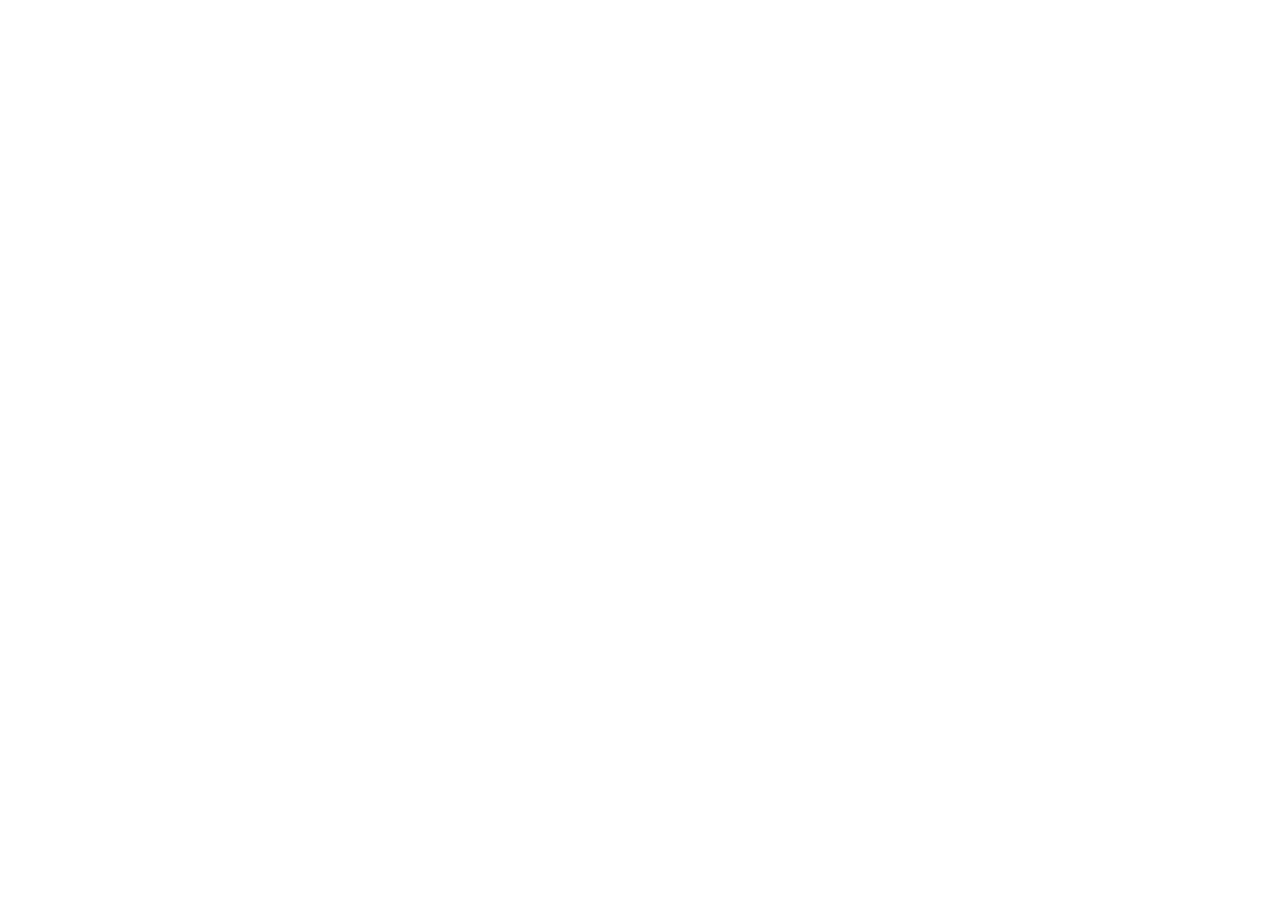
==== game1.html @ 5ac618de "Add files via upload" ====
<!DOCTYPE html>
<html lang="en">
<head><meta charset="UTF-8"><meta name="viewport" content="width=device-width, initial-scale=1.0"><title>Game 1 | The Good Life Lab</title></head>
<body></body>
</html>
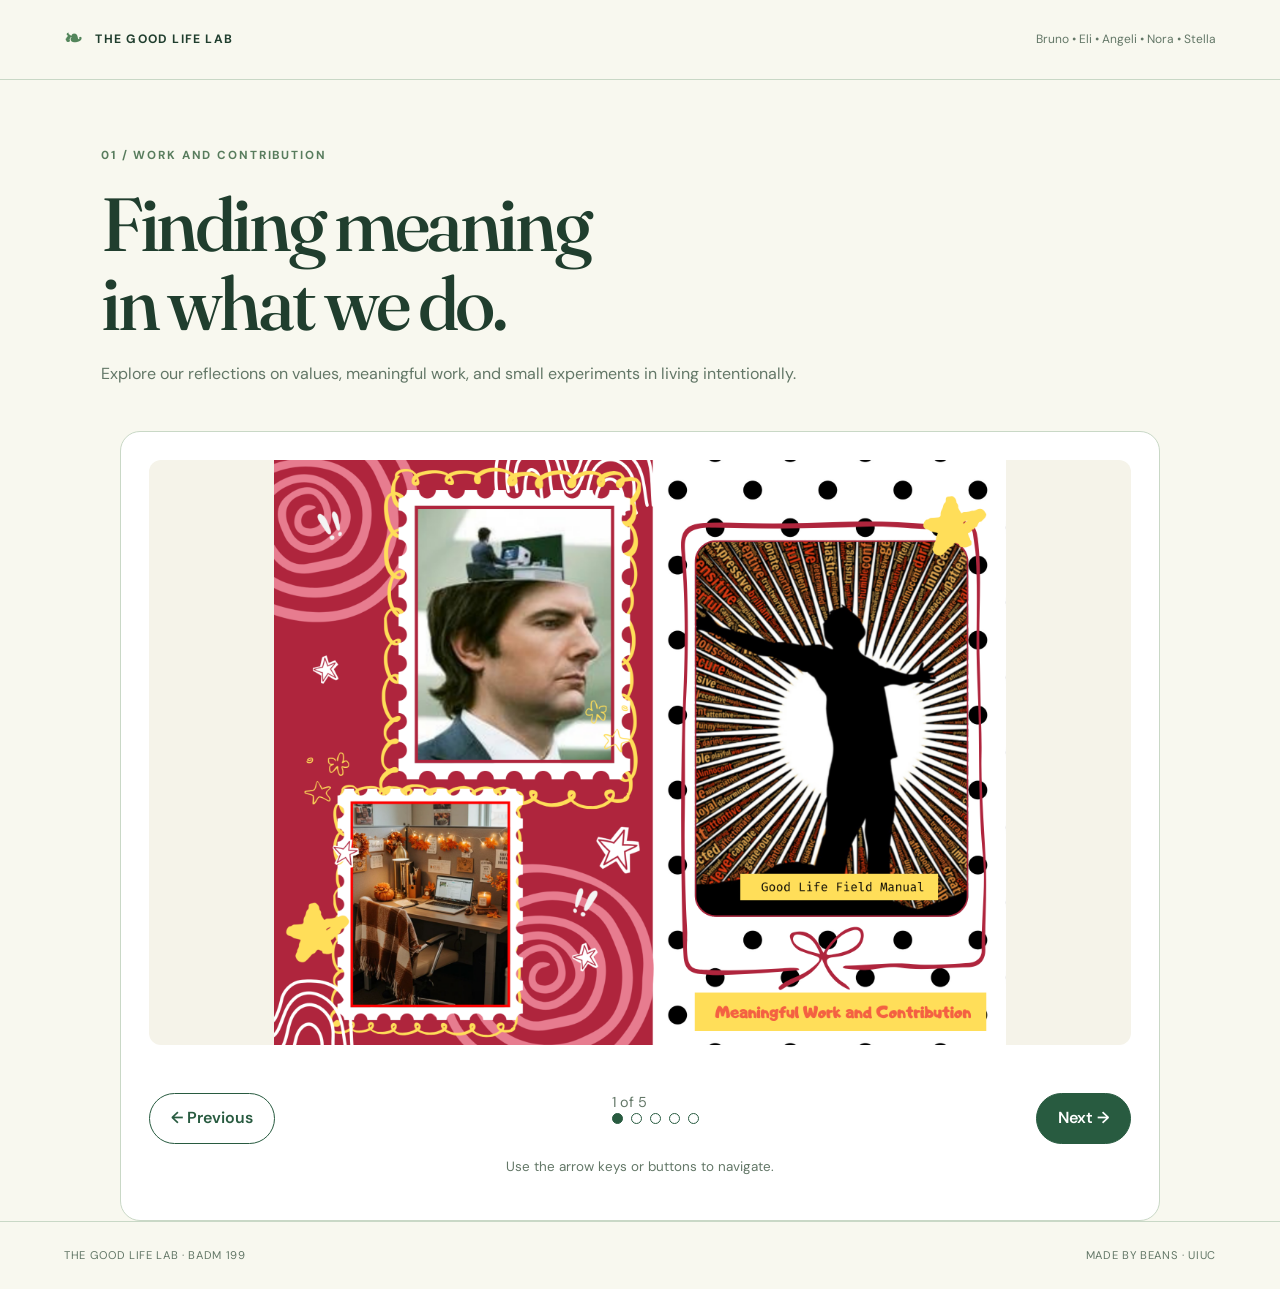
==== commit 877e99d4: "Add files via upload" ====
--- a/game1.html
+++ b/game1.html
@@ -1,5 +1 @@
-<!DOCTYPE html>
-<html lang="en">
-<head><meta charset="UTF-8"><meta name="viewport" content="width=device-width, initial-scale=1.0"><title>Game 1 | The Good Life Lab</title></head>
-<body></body>
-</html>
+<!doctype html><html lang="en"><head><meta charset="utf-8"><meta name="viewport" content="width=device-width,initial-scale=1"><meta name="theme-color" content="#f8f8ef"><title>Work and Contribution | The Good Life Lab</title><link rel="stylesheet" href="style.css"></head><body><header class="topbar"><a class="brand" href="index.html"><span class="brand-mark">❧</span> THE GOOD LIFE LAB</a><span class="course">Bruno • Eli • Angeli • Nora • Stella</span></header><main class="container"><section class="page-head"><div class="kicker">01 / WORK AND CONTRIBUTION</div><h1>Finding meaning<br>in what we do.</h1><p class="muted">Explore our reflections on values, meaningful work, and small experiments in living intentionally.</p></section><section class="panel slideshow" aria-label="Work and Contribution presentation"><img class="slide-image" id="slide" src="slide1.png" alt="Work and Contribution presentation slide 1"><div class="slide-controls"><button class="btn secondary" id="prev" type="button">← Previous</button><div><div class="slide-count" id="count" aria-live="polite">1 of 5</div><div class="dots" id="dots" aria-label="Choose slide"></div></div><button class="btn" id="next" type="button">Next →</button></div><p class="note" style="text-align:center">Use the arrow keys or buttons to navigate.</p></section></main><footer><span>THE GOOD LIFE LAB · BADM 199</span><span>MADE BY BEANS · UIUC</span></footer><script>const img=document.getElementById('slide'),count=document.getElementById('count'),dots=document.getElementById('dots');let current=0;function show(n){current=(n+5)%5;img.src=`slide${current+1}.png`;img.alt=`Work and Contribution presentation slide ${current+1}`;count.textContent=`${current+1} of 5`;[...dots.children].forEach((b,i)=>{b.classList.toggle('active',i===current);b.setAttribute('aria-current',i===current?'true':'false')})}for(let i=0;i<5;i++){let b=document.createElement('button');b.className='dot';b.type='button';b.setAttribute('aria-label',`Slide ${i+1}`);b.onclick=()=>show(i);dots.appendChild(b)}document.getElementById('prev').onclick=()=>show(current-1);document.getElementById('next').onclick=()=>show(current+1);document.addEventListener('keydown',e=>{if(e.key==='ArrowRight')show(current+1);if(e.key==='ArrowLeft')show(current-1)});show(0)</script></body></html>
--- a/style.css
+++ b/style.css
@@ -0,0 +1,2 @@
+@import url('https://fonts.googleapis.com/css2?family=DM+Sans:wght@400;500;600;700&family=Fraunces:opsz,wght,SOFT@9..144,500,40;9..144,600,40&display=swap');
+:root{--bg:#f8f8ef;--ink:#203e2e;--green:#285b40;--sage:#d9e7d4;--mint:#edf3e7;--line:#c9d8c6;--muted:#637767;--gold:#e3d69a}*{box-sizing:border-box}html{scroll-behavior:smooth}body{margin:0;background:var(--bg);color:var(--ink);font-family:'DM Sans',sans-serif;line-height:1.55}a{color:inherit;text-decoration:none}button{font:inherit;cursor:pointer}button:focus-visible,a:focus-visible{outline:3px solid #89a86a;outline-offset:4px}.topbar{display:flex;justify-content:space-between;gap:20px;align-items:center;padding:23px max(5vw,22px);border-bottom:1px solid var(--line)}.brand{font-weight:700;letter-spacing:.1em;font-size:.76rem}.brand-mark{font-size:1.35rem;vertical-align:middle;margin-right:8px;color:#53855b}.course{font-size:.75rem;color:var(--muted);text-align:right}.container{max-width:1130px;margin:auto;padding:0 26px}.hero{padding:112px 0 102px;position:relative;overflow:hidden}.eyebrow,.kicker{font-size:.73rem;letter-spacing:.16em;font-weight:700;text-transform:uppercase;color:#587c5d}.hero h1,h1,h2,.closing p{font-family:Fraunces,Georgia,serif;font-weight:500;letter-spacing:-.045em}h1{font-size:clamp(3.2rem,8vw,6.8rem);line-height:1.05;margin:20px 0}h1 em,.closing em{color:#59815c;font-weight:500}.intro{max-width:565px;color:var(--muted);font-size:1.13rem}.btn{display:inline-flex;align-items:center;justify-content:center;gap:12px;background:var(--green);color:white;border:1px solid var(--green);border-radius:100px;padding:12px 21px;font-weight:600;margin-top:22px}.btn:hover{background:#17402a}.btn.secondary{background:transparent;color:var(--green)}.btn.secondary:hover{background:var(--mint)}.pea-decor{position:absolute;right:8%;top:24%;width:240px;transform:rotate(-26deg);opacity:.8}.section{padding:48px 0 95px}.section-head{display:flex;justify-content:space-between;align-items:end;gap:16px;margin-bottom:28px}.section-head h2{font-size:clamp(2rem,4vw,3.4rem);margin:6px 0}.muted{color:var(--muted)}.grid{display:grid;grid-template-columns:repeat(2,minmax(0,1fr));gap:18px}.game-card{min-height:265px;border:1px solid var(--line);border-radius:20px;padding:25px;display:flex;flex-direction:column;justify-content:space-between;transition:transform .2s,background .2s;background:#e6eee0}.game-card:hover{transform:translateY(-5px);background:#d8e8d4}.game-card:nth-child(2){background:#f0f1dc}.game-card:nth-child(3){background:#dce9df}.game-card:nth-child(4){background:#e8ebd5}.card-top{display:flex;justify-content:space-between;color:#52705a;font-size:.75rem;font-weight:700;letter-spacing:.12em}.card-symbol{font-size:2.8rem;color:#638969}.card-bottom{display:flex;justify-content:space-between;align-items:end;gap:10px}.card-bottom strong{display:block;font-family:Fraunces,serif;font-size:clamp(1.4rem,3vw,2rem);font-weight:500;line-height:1.15}.arrow{font-size:1.6rem}.closing{text-align:center;padding:55px 0 90px}.closing p{font-size:clamp(1.8rem,3vw,2.8rem)}footer{border-top:1px solid var(--line);padding:25px 5vw;display:flex;justify-content:space-between;gap:12px;color:var(--muted);font-size:.7rem;letter-spacing:.06em}.page-head{padding:66px 0 28px}.page-head h1{font-size:clamp(2.8rem,6vw,4.7rem)}.page-head p{max-width:700px}.panel{border:1px solid var(--line);background:white;border-radius:20px;padding:28px;margin-bottom:45px}.slideshow{max-width:1040px;margin:0 auto}.slide-image{width:100%;height:min(65vh,720px);object-fit:contain;background:#f5f3e9;border-radius:12px}.slide-controls{display:flex;align-items:center;justify-content:space-between;gap:12px;margin-top:18px}.slide-count{color:var(--muted);font-size:.9rem}.dots{display:flex;gap:8px;justify-content:center}.dot{width:11px;height:11px;border-radius:50%;border:1px solid var(--green);background:transparent;padding:0}.dot.active{background:var(--green)}.tiles{display:grid;grid-template-columns:repeat(4,1fr);gap:10px}.tile{min-height:85px;border:1px solid #cddbc7;border-radius:9px;background:#edf1e8;color:var(--ink);font-weight:700;padding:10px;overflow-wrap:anywhere}.tile.selected{background:#7e9d7b;color:white;border-color:#7e9d7b}.tile:disabled{opacity:.55;cursor:default}.puzzle-actions{display:flex;gap:12px;justify-content:center;flex-wrap:wrap;margin:22px 0}.status{text-align:center;min-height:28px;color:var(--muted)}.solved{padding:15px;text-align:center;border-radius:10px;margin-bottom:10px}.solved strong{display:block}.solved small{display:block}.mistakes{text-align:center;color:var(--muted)}.question{font-family:Fraunces,serif;font-size:clamp(1.4rem,3vw,2rem);margin:8px 0 25px}.choices{display:grid;gap:12px}.choice{border:1px solid var(--line);background:var(--mint);padding:17px;text-align:left;border-radius:12px;color:var(--ink);font-weight:600}.choice:hover{background:var(--sage)}.bars{display:grid;grid-template-columns:1fr 1fr;gap:22px;margin-bottom:30px}.bar-track{height:16px;border-radius:50px;background:#e4e8df;overflow:hidden;margin-top:9px}.bar-fill{height:100%;background:#6e9c72;border-radius:50px;transition:width .4s}.bar-fill.prod{background:#a0b86e}.bar-label{display:flex;justify-content:space-between;font-weight:600}.note{font-size:.84rem;color:var(--muted)}.feedback{padding:15px 0;color:#426c4b}.hidden{display:none!important}@media(max-width:650px){.grid{grid-template-columns:1fr}.hero{padding:75px 0 90px}.pea-decor{width:120px;top:10%;right:-25px;opacity:.35}.topbar{align-items:flex-start}.course{max-width:170px}.section-head{display:block}.tiles{gap:6px}.tile{font-size:.76rem;min-height:70px;padding:6px}.panel{padding:15px}.bars{gap:12px}.slide-image{height:55vh}.slide-controls .btn{padding:10px 12px}footer{flex-direction:column}}
